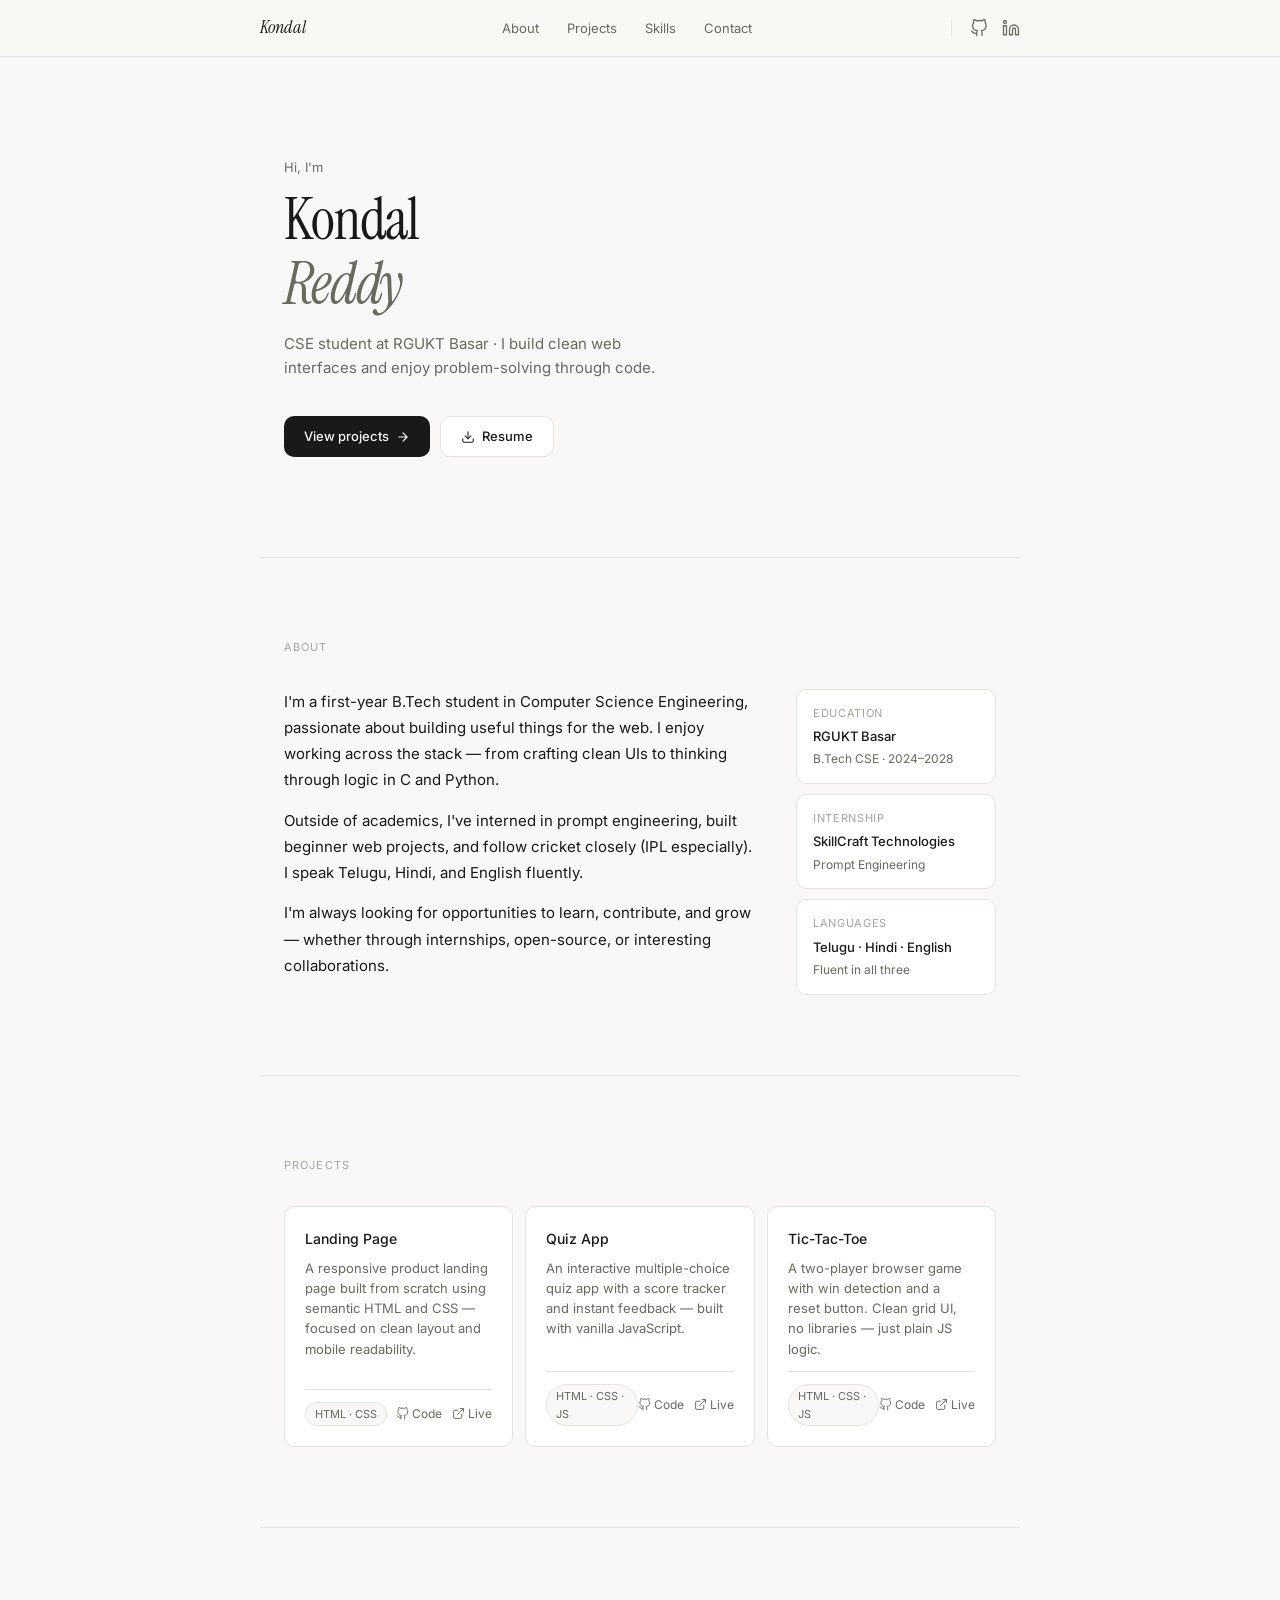
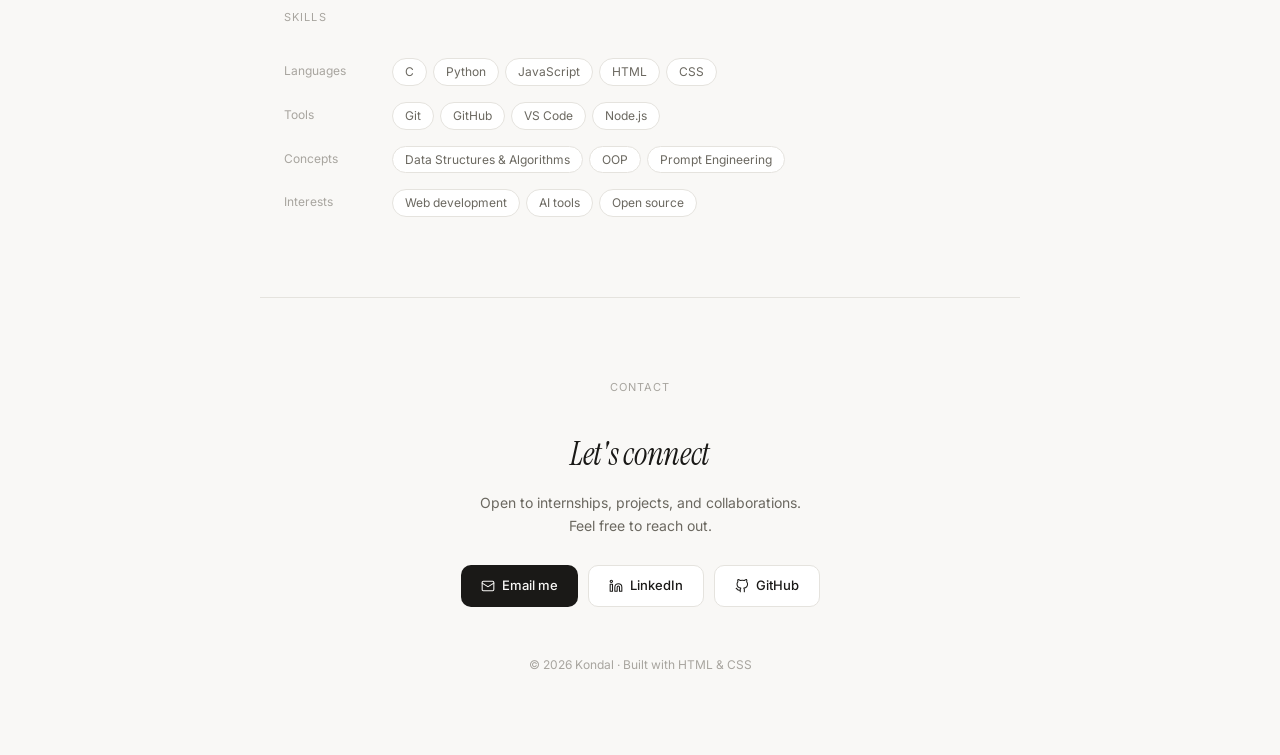
==== index.html @ 3b29661a "Rename portfolio.html to index.html" ====
<!DOCTYPE html>
<html lang="en">
<head>
<meta charset="UTF-8">
<meta name="viewport" content="width=device-width, initial-scale=1.0">
<title>Kondal — CSE Student & Developer</title>
<link rel="preconnect" href="https://fonts.googleapis.com">
<link rel="preconnect" href="https://fonts.gstatic.com" crossorigin>
<link href="https://fonts.googleapis.com/css2?family=Inter:wght@400;500&family=Instrument+Serif:ital@0;1&display=swap" rel="stylesheet">
<style>
  *, *::before, *::after { box-sizing: border-box; margin: 0; padding: 0; }

  :root {
    --bg: #F9F8F6;
    --surface: #FFFFFF;
    --border: #E5E3DE;
    --text: #1A1917;
    --muted: #6B6860;
    --hint: #A8A59F;
    --accent: #1A1917;
    --accent-bg: #1A1917;
    --accent-fg: #F9F8F6;
    --font-display: 'Instrument Serif', Georgia, serif;
    --font-body: 'Inter', system-ui, sans-serif;
    --radius: 10px;
    --max: 760px;
  }

  html { scroll-behavior: smooth; }

  body {
    font-family: var(--font-body);
    background: var(--bg);
    color: var(--text);
    font-size: 15px;
    line-height: 1.65;
    -webkit-font-smoothing: antialiased;
  }

  /* NAV */
  nav {
    position: sticky;
    top: 0;
    z-index: 100;
    background: rgba(249,248,246,0.9);
    backdrop-filter: blur(8px);
    border-bottom: 1px solid var(--border);
    padding: 0 24px;
  }
  .nav-inner {
    max-width: var(--max);
    margin: 0 auto;
    display: flex;
    align-items: center;
    justify-content: space-between;
    height: 56px;
  }
  .nav-logo {
    font-family: var(--font-display);
    font-size: 18px;
    color: var(--text);
    text-decoration: none;
    font-style: italic;
  }
  .nav-links {
    display: flex;
    align-items: center;
    gap: 28px;
    list-style: none;
  }
  .nav-links a {
    font-size: 13px;
    color: var(--muted);
    text-decoration: none;
    transition: color 0.15s;
  }
  .nav-links a:hover { color: var(--text); }
  .nav-socials {
    display: flex;
    align-items: center;
    gap: 14px;
  }
  .nav-socials a {
    color: var(--muted);
    text-decoration: none;
    display: flex;
    align-items: center;
    transition: color 0.15s;
  }
  .nav-socials a:hover { color: var(--text); }
  .nav-socials svg { width: 18px; height: 18px; }
  .nav-divider {
    width: 1px;
    height: 16px;
    background: var(--border);
    margin: 0 4px;
  }

  /* LAYOUT */
  .section {
    max-width: var(--max);
    margin: 0 auto;
    padding: 80px 24px;
  }
  .section + .section {
    border-top: 1px solid var(--border);
  }
  .section-label {
    font-size: 11px;
    letter-spacing: 0.1em;
    text-transform: uppercase;
    color: var(--hint);
    margin-bottom: 32px;
  }

  /* HERO */
  #hero {
    padding-top: 100px;
    padding-bottom: 100px;
  }
  .hero-greeting {
    font-size: 13px;
    color: var(--muted);
    margin-bottom: 10px;
  }
  .hero-name {
    font-family: var(--font-display);
    font-size: clamp(42px, 6vw, 58px);
    font-weight: 400;
    line-height: 1.1;
    margin-bottom: 16px;
    letter-spacing: -0.02em;
  }
  .hero-name em {
    font-style: italic;
    color: var(--muted);
  }
  .hero-role {
    font-size: 15px;
    color: var(--muted);
    max-width: 400px;
    margin-bottom: 36px;
    line-height: 1.6;
  }
  .hero-actions {
    display: flex;
    gap: 10px;
    flex-wrap: wrap;
  }
  .btn {
    display: inline-flex;
    align-items: center;
    gap: 7px;
    padding: 9px 20px;
    border-radius: var(--radius);
    font-family: var(--font-body);
    font-size: 13px;
    font-weight: 500;
    text-decoration: none;
    cursor: pointer;
    transition: opacity 0.15s, background 0.15s;
    border: none;
  }
  .btn-primary {
    background: var(--accent-bg);
    color: var(--accent-fg);
  }
  .btn-primary:hover { opacity: 0.85; }
  .btn-secondary {
    background: var(--surface);
    color: var(--text);
    border: 1px solid var(--border);
  }
  .btn-secondary:hover { background: var(--border); }
  .btn svg { width: 14px; height: 14px; }

  /* ABOUT */
  .about-grid {
    display: grid;
    grid-template-columns: 1fr 200px;
    gap: 40px;
    align-items: start;
  }
  .about-bio {
    font-size: 15px;
    color: var(--text);
    line-height: 1.75;
  }
  .about-bio p + p { margin-top: 14px; }
  .about-cards {
    display: flex;
    flex-direction: column;
    gap: 10px;
  }
  .info-card {
    background: var(--surface);
    border: 1px solid var(--border);
    border-radius: var(--radius);
    padding: 14px 16px;
  }
  .info-card-label {
    font-size: 11px;
    color: var(--hint);
    letter-spacing: 0.06em;
    text-transform: uppercase;
    margin-bottom: 4px;
  }
  .info-card-title {
    font-size: 13px;
    font-weight: 500;
    color: var(--text);
    margin-bottom: 2px;
  }
  .info-card-sub {
    font-size: 12px;
    color: var(--muted);
  }

  /* PROJECTS */
  .projects-grid {
    display: grid;
    grid-template-columns: repeat(auto-fit, minmax(210px, 1fr));
    gap: 12px;
  }
  .project-card {
    background: var(--surface);
    border: 1px solid var(--border);
    border-radius: var(--radius);
    padding: 20px;
    display: flex;
    flex-direction: column;
    gap: 8px;
    transition: border-color 0.15s;
  }
  .project-card:hover { border-color: var(--muted); }
  .project-title {
    font-size: 14px;
    font-weight: 500;
    color: var(--text);
  }
  .project-desc {
    font-size: 13px;
    color: var(--muted);
    line-height: 1.55;
    flex: 1;
  }
  .project-footer {
    display: flex;
    align-items: center;
    justify-content: space-between;
    margin-top: 4px;
    padding-top: 12px;
    border-top: 1px solid var(--border);
  }
  .tag {
    font-size: 11px;
    color: var(--muted);
    background: var(--bg);
    border: 1px solid var(--border);
    border-radius: 99px;
    padding: 2px 9px;
  }
  .project-links {
    display: flex;
    gap: 10px;
  }
  .project-links a {
    color: var(--muted);
    text-decoration: none;
    font-size: 12px;
    display: flex;
    align-items: center;
    gap: 3px;
    transition: color 0.15s;
  }
  .project-links a:hover { color: var(--text); }
  .project-links svg { width: 13px; height: 13px; }

  /* SKILLS */
  .skills-list {
    display: flex;
    flex-direction: column;
    gap: 16px;
  }
  .skill-row {
    display: flex;
    align-items: flex-start;
    gap: 20px;
  }
  .skill-label {
    font-size: 12px;
    color: var(--hint);
    min-width: 88px;
    padding-top: 3px;
    flex-shrink: 0;
  }
  .skill-pills {
    display: flex;
    flex-wrap: wrap;
    gap: 6px;
  }
  .pill {
    font-size: 12px;
    color: var(--muted);
    border: 1px solid var(--border);
    border-radius: 99px;
    padding: 3px 12px;
    background: var(--surface);
  }

  /* CONTACT */
  #contact {
    text-align: center;
  }
  .contact-heading {
    font-family: var(--font-display);
    font-size: 32px;
    font-weight: 400;
    font-style: italic;
    margin-bottom: 10px;
    letter-spacing: -0.01em;
  }
  .contact-sub {
    font-size: 14px;
    color: var(--muted);
    margin-bottom: 28px;
    max-width: 340px;
    margin-left: auto;
    margin-right: auto;
  }
  .contact-actions {
    display: flex;
    justify-content: center;
    gap: 10px;
    flex-wrap: wrap;
    margin-bottom: 48px;
  }
  .footer-line {
    font-size: 12px;
    color: var(--hint);
  }

  /* RESPONSIVE */
  @media (max-width: 600px) {
    .about-grid { grid-template-columns: 1fr; }
    .about-cards { flex-direction: row; flex-wrap: wrap; }
    .info-card { flex: 1; min-width: 140px; }
    .nav-links { display: none; }
    .hero-name { font-size: 36px; }
    #hero { padding-top: 64px; padding-bottom: 64px; }
    .section { padding: 56px 20px; }
  }

  @media (prefers-reduced-motion: reduce) {
    *, *::before, *::after { transition: none !important; }
    html { scroll-behavior: auto; }
  }
</style>
</head>
<body>

<!-- NAV -->
<nav>
  <div class="nav-inner">
    <a href="#hero" class="nav-logo">Kondal</a>
    <ul class="nav-links">
      <li><a href="#about">About</a></li>
      <li><a href="#projects">Projects</a></li>
      <li><a href="#skills">Skills</a></li>
      <li><a href="#contact">Contact</a></li>
    </ul>
    <div class="nav-socials">
      <div class="nav-divider"></div>
      <a href="https://github.com/" target="_blank" rel="noopener" aria-label="GitHub">
        <svg viewBox="0 0 24 24" fill="none" stroke="currentColor" stroke-width="1.7" stroke-linecap="round" stroke-linejoin="round">
          <path d="M9 19c-5 1.5-5-2.5-7-3m14 6v-3.87a3.37 3.37 0 0 0-.94-2.61c3.14-.35 6.44-1.54 6.44-7A5.44 5.44 0 0 0 20 4.77 5.07 5.07 0 0 0 19.91 1S18.73.65 16 2.48a13.38 13.38 0 0 0-7 0C6.27.65 5.09 1 5.09 1A5.07 5.07 0 0 0 5 4.77a5.44 5.44 0 0 0-1.5 3.78c0 5.42 3.3 6.61 6.44 7A3.37 3.37 0 0 0 9 18.13V22"/>
        </svg>
      </a>
      <a href="https://linkedin.com/" target="_blank" rel="noopener" aria-label="LinkedIn">
        <svg viewBox="0 0 24 24" fill="none" stroke="currentColor" stroke-width="1.7" stroke-linecap="round" stroke-linejoin="round">
          <path d="M16 8a6 6 0 0 1 6 6v7h-4v-7a2 2 0 0 0-2-2 2 2 0 0 0-2 2v7h-4v-7a6 6 0 0 1 6-6z"/>
          <rect x="2" y="9" width="4" height="12"/><circle cx="4" cy="4" r="2"/>
        </svg>
      </a>
    </div>
  </div>
</nav>

<!-- HERO -->
<section id="hero" class="section">
  <p class="hero-greeting">Hi, I'm</p>
  <h1 class="hero-name">Kondal<br><em>Reddy</em></h1>
  <p class="hero-role">CSE student at RGUKT Basar · I build clean web interfaces and enjoy problem-solving through code.</p>
  <div class="hero-actions">
    <a href="c:\Users\acer\Desktop\k.html" class="btn btn-primary">
      View projects
      <svg viewBox="0 0 24 24" fill="none" stroke="currentColor" stroke-width="2" stroke-linecap="round" stroke-linejoin="round"><path d="M5 12h14M12 5l7 7-7 7"/></svg>
    </a>
    <a href="c:\Users\acer\Downloads\resume.docx" download class="btn btn-secondary">
      <svg viewBox="0 0 24 24" fill="none" stroke="currentColor" stroke-width="1.8" stroke-linecap="round" stroke-linejoin="round"><path d="M21 15v4a2 2 0 0 1-2 2H5a2 2 0 0 1-2-2v-4"/><polyline points="7 10 12 15 17 10"/><line x1="12" y1="15" x2="12" y2="3"/></svg>
      Resume
    </a>
  </div>
</section>

<!-- ABOUT -->
<section id="about" class="section">
  <p class="section-label">About</p>
  <div class="about-grid">
    <div class="about-bio">
      <p>I'm a first-year B.Tech student in Computer Science Engineering, passionate about building useful things for the web. I enjoy working across the stack — from crafting clean UIs to thinking through logic in C and Python.</p>
      <p>Outside of academics, I've interned in prompt engineering, built beginner web projects, and follow cricket closely (IPL especially). I speak Telugu, Hindi, and English fluently.</p>
      <p>I'm always looking for opportunities to learn, contribute, and grow — whether through internships, open-source, or interesting collaborations.</p>
    </div>
    <div class="about-cards">
      <div class="info-card">
        <p class="info-card-label">Education</p>
        <p class="info-card-title">RGUKT Basar</p>
        <p class="info-card-sub">B.Tech CSE · 2024–2028</p>
      </div>
      <div class="info-card">
        <p class="info-card-label">Internship</p>
        <p class="info-card-title">SkillCraft Technologies</p>
        <p class="info-card-sub">Prompt Engineering</p>
      </div>
      <div class="info-card">
        <p class="info-card-label">Languages</p>
        <p class="info-card-title">Telugu · Hindi · English</p>
        <p class="info-card-sub">Fluent in all three</p>
      </div>
    </div>
  </div>
</section>

<!-- PROJECTS -->
<section id="projects" class="section">
  <p class="section-label">Projects</p>
  <div class="projects-grid">

    <div class="project-card">
      <p class="project-title">Landing Page</p>
      <p class="project-desc">A responsive product landing page built from scratch using semantic HTML and CSS — focused on clean layout and mobile readability.</p>
      <div class="project-footer">
        <span class="tag">HTML · CSS</span>
        <div class="project-links">
          <a href="https://github.com/" target="_blank" rel="noopener">
            <svg viewBox="0 0 24 24" fill="none" stroke="currentColor" stroke-width="1.8" stroke-linecap="round" stroke-linejoin="round"><path d="M9 19c-5 1.5-5-2.5-7-3m14 6v-3.87a3.37 3.37 0 0 0-.94-2.61c3.14-.35 6.44-1.54 6.44-7A5.44 5.44 0 0 0 20 4.77 5.07 5.07 0 0 0 19.91 1S18.73.65 16 2.48a13.38 13.38 0 0 0-7 0C6.27.65 5.09 1 5.09 1A5.07 5.07 0 0 0 5 4.77a5.44 5.44 0 0 0-1.5 3.78c0 5.42 3.3 6.61 6.44 7A3.37 3.37 0 0 0 9 18.13V22"/></svg>
            Code
          </a>
          <a href="#" target="_blank" rel="noopener">
            <svg viewBox="0 0 24 24" fill="none" stroke="currentColor" stroke-width="1.8" stroke-linecap="round" stroke-linejoin="round"><path d="M18 13v6a2 2 0 0 1-2 2H5a2 2 0 0 1-2-2V8a2 2 0 0 1 2-2h6"/><polyline points="15 3 21 3 21 9"/><line x1="10" y1="14" x2="21" y2="3"/></svg>
            Live
          </a>
        </div>
      </div>
    </div>

    <div class="project-card">
      <p class="project-title">Quiz App</p>
      <p class="project-desc">An interactive multiple-choice quiz app with a score tracker and instant feedback — built with vanilla JavaScript.</p>
      <div class="project-footer">
        <span class="tag">HTML · CSS · JS</span>
        <div class="project-links">
          <a href="https://github.com/" target="_blank" rel="noopener">
            <svg viewBox="0 0 24 24" fill="none" stroke="currentColor" stroke-width="1.8" stroke-linecap="round" stroke-linejoin="round"><path d="M9 19c-5 1.5-5-2.5-7-3m14 6v-3.87a3.37 3.37 0 0 0-.94-2.61c3.14-.35 6.44-1.54 6.44-7A5.44 5.44 0 0 0 20 4.77 5.07 5.07 0 0 0 19.91 1S18.73.65 16 2.48a13.38 13.38 0 0 0-7 0C6.27.65 5.09 1 5.09 1A5.07 5.07 0 0 0 5 4.77a5.44 5.44 0 0 0-1.5 3.78c0 5.42 3.3 6.61 6.44 7A3.37 3.37 0 0 0 9 18.13V22"/></svg>
            Code
          </a>
          <a href="#" target="_blank" rel="noopener">
            <svg viewBox="0 0 24 24" fill="none" stroke="currentColor" stroke-width="1.8" stroke-linecap="round" stroke-linejoin="round"><path d="M18 13v6a2 2 0 0 1-2 2H5a2 2 0 0 1-2-2V8a2 2 0 0 1 2-2h6"/><polyline points="15 3 21 3 21 9"/><line x1="10" y1="14" x2="21" y2="3"/></svg>
            Live
          </a>
        </div>
      </div>
    </div>

    <div class="project-card">
      <p class="project-title">Tic-Tac-Toe</p>
      <p class="project-desc">A two-player browser game with win detection and a reset button. Clean grid UI, no libraries — just plain JS logic.</p>
      <div class="project-footer">
        <span class="tag">HTML · CSS · JS</span>
        <div class="project-links">
          <a href="https://github.com/" target="_blank" rel="noopener">
            <svg viewBox="0 0 24 24" fill="none" stroke="currentColor" stroke-width="1.8" stroke-linecap="round" stroke-linejoin="round"><path d="M9 19c-5 1.5-5-2.5-7-3m14 6v-3.87a3.37 3.37 0 0 0-.94-2.61c3.14-.35 6.44-1.54 6.44-7A5.44 5.44 0 0 0 20 4.77 5.07 5.07 0 0 0 19.91 1S18.73.65 16 2.48a13.38 13.38 0 0 0-7 0C6.27.65 5.09 1 5.09 1A5.07 5.07 0 0 0 5 4.77a5.44 5.44 0 0 0-1.5 3.78c0 5.42 3.3 6.61 6.44 7A3.37 3.37 0 0 0 9 18.13V22"/></svg>
            Code
          </a>
          <a href="#" target="_blank" rel="noopener">
            <svg viewBox="0 0 24 24" fill="none" stroke="currentColor" stroke-width="1.8" stroke-linecap="round" stroke-linejoin="round"><path d="M18 13v6a2 2 0 0 1-2 2H5a2 2 0 0 1-2-2V8a2 2 0 0 1 2-2h6"/><polyline points="15 3 21 3 21 9"/><line x1="10" y1="14" x2="21" y2="3"/></svg>
            Live
          </a>
        </div>
      </div>
    </div>

  </div>
</section>

<!-- SKILLS -->
<section id="skills" class="section">
  <p class="section-label">Skills</p>
  <div class="skills-list">
    <div class="skill-row">
      <span class="skill-label">Languages</span>
      <div class="skill-pills">
        <span class="pill">C</span>
        <span class="pill">Python</span>
        <span class="pill">JavaScript</span>
        <span class="pill">HTML</span>
        <span class="pill">CSS</span>
      </div>
    </div>
    <div class="skill-row">
      <span class="skill-label">Tools</span>
      <div class="skill-pills">
        <span class="pill">Git</span>
        <span class="pill">GitHub</span>
        <span class="pill">VS Code</span>
        <span class="pill">Node.js</span>
      </div>
    </div>
    <div class="skill-row">
      <span class="skill-label">Concepts</span>
      <div class="skill-pills">
        <span class="pill">Data Structures & Algorithms</span>
        <span class="pill">OOP</span>
        <span class="pill">Prompt Engineering</span>
      </div>
    </div>
    <div class="skill-row">
      <span class="skill-label">Interests</span>
      <div class="skill-pills">
        <span class="pill">Web development</span>
        <span class="pill">AI tools</span>
        <span class="pill">Open source</span>
      </div>
    </div>
  </div>
</section>

<!-- CONTACT -->
<section id="contact" class="section">
  <p class="section-label" style="text-align:center;">Contact</p>
  <h2 class="contact-heading">Let's connect</h2>
  <p class="contact-sub">Open to internships, projects, and collaborations. Feel free to reach out.</p>
  <div class="contact-actions">
    <a href="mailto:mkondalreddy20@gmail.com" class="btn btn-primary">
      <svg viewBox="0 0 24 24" fill="none" stroke="currentColor" stroke-width="1.8" stroke-linecap="round" stroke-linejoin="round" style="width:14px;height:14px;"><rect x="2" y="4" width="20" height="16" rx="2"/><path d="m22 7-8.97 5.7a1.94 1.94 0 0 1-2.06 0L2 7"/></svg>
      Email me
    </a>
    <a href="https://www.linkedin.com/in/methuku-kondal-reddy-026654380/?lipi=urn%3Ali%3Apage%3Ad_flagship3_feed%3B9xw6gReyQN6uhWTZ8%2Bs0ow%3D%3D" target="_blank" rel="noopener" class="btn btn-secondary">
      <svg viewBox="0 0 24 24" fill="none" stroke="currentColor" stroke-width="1.8" stroke-linecap="round" stroke-linejoin="round" style="width:14px;height:14px;"><path d="M16 8a6 6 0 0 1 6 6v7h-4v-7a2 2 0 0 0-2-2 2 2 0 0 0-2 2v7h-4v-7a6 6 0 0 1 6-6z"/><rect x="2" y="9" width="4" height="12"/><circle cx="4" cy="4" r="2"/></svg>
      LinkedIn
    </a>
    <a href="https://github.com/kondalreddy-123" target="_blank" rel="noopener" class="btn btn-secondary">
      <svg viewBox="0 0 24 24" fill="none" stroke="currentColor" stroke-width="1.8" stroke-linecap="round" stroke-linejoin="round" style="width:14px;height:14px;"><path d="M9 19c-5 1.5-5-2.5-7-3m14 6v-3.87a3.37 3.37 0 0 0-.94-2.61c3.14-.35 6.44-1.54 6.44-7A5.44 5.44 0 0 0 20 4.77 5.07 5.07 0 0 0 19.91 1S18.73.65 16 2.48a13.38 13.38 0 0 0-7 0C6.27.65 5.09 1 5.09 1A5.07 5.07 0 0 0 5 4.77a5.44 5.44 0 0 0-1.5 3.78c0 5.42 3.3 6.61 6.44 7A3.37 3.37 0 0 0 9 18.13V22"/></svg>
      GitHub
    </a>
  </div>
  <p class="footer-line">© 2026 Kondal · Built with HTML & CSS</p>
</section>

</body>
</html>
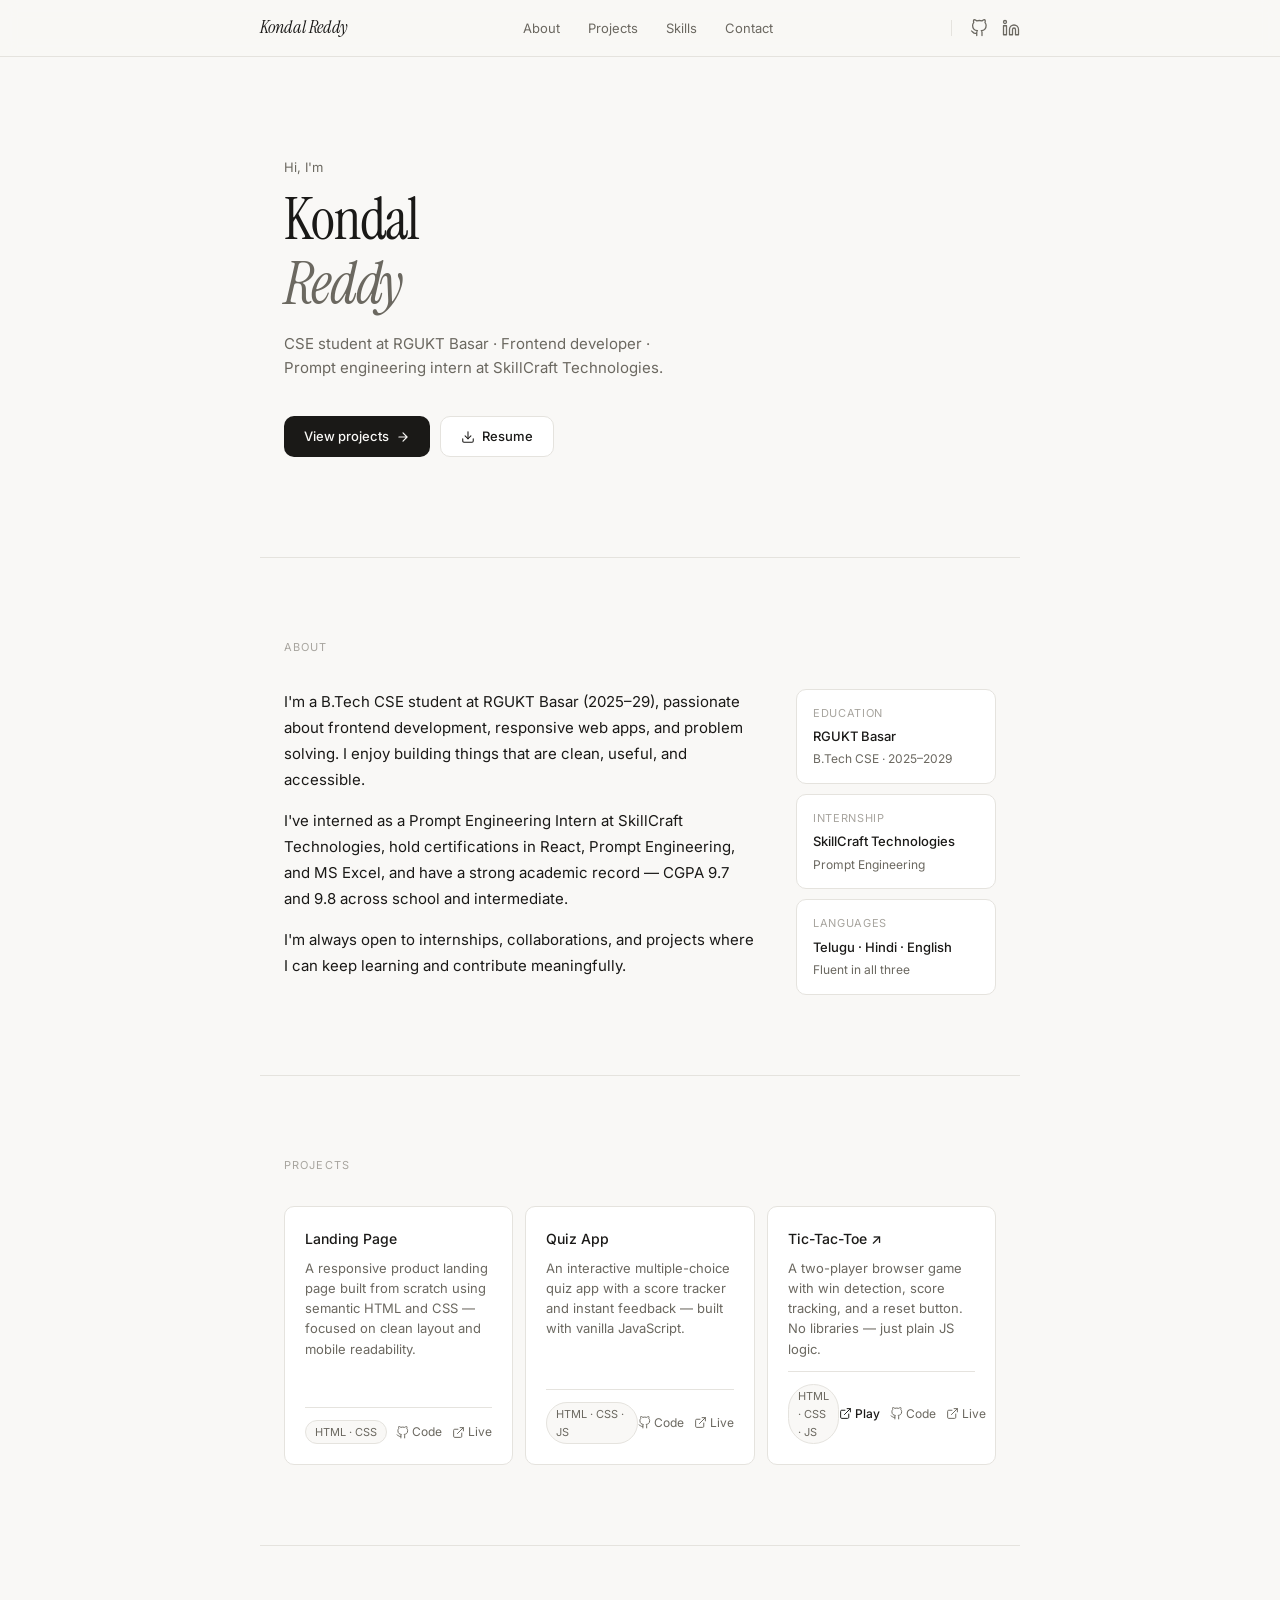
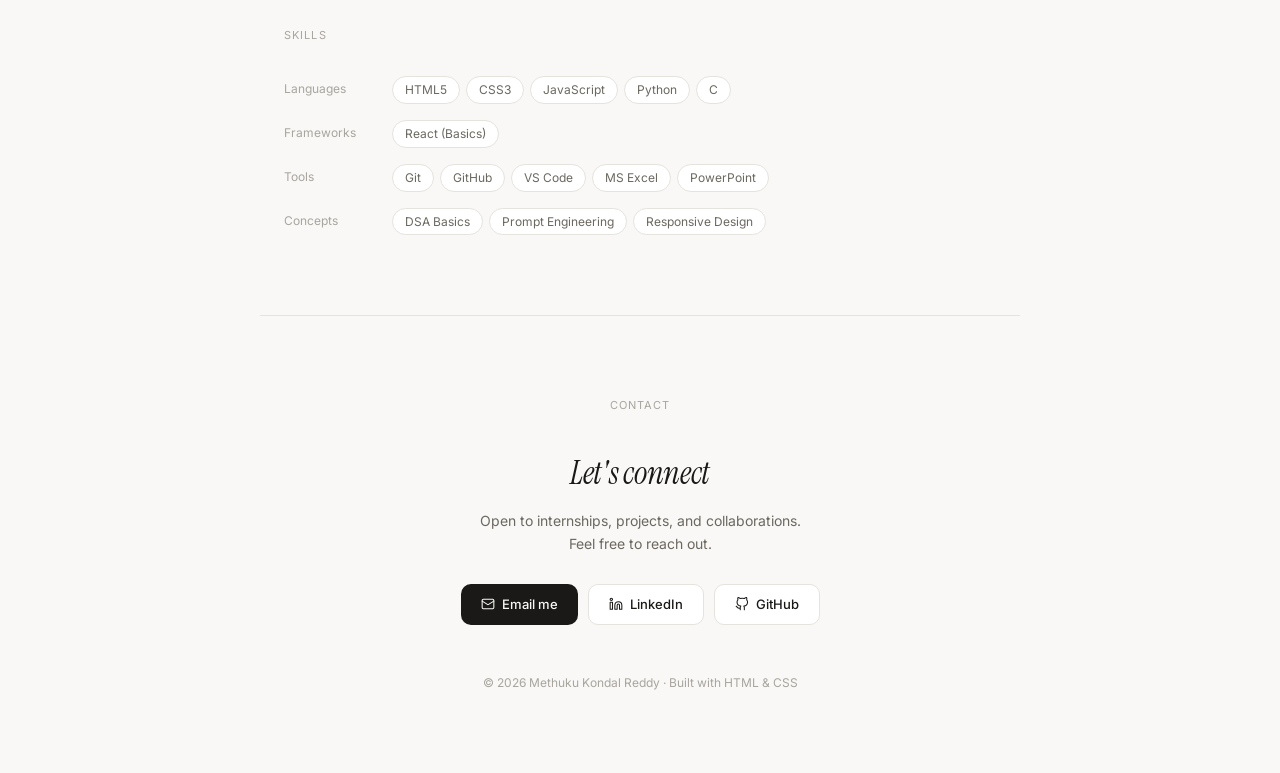
==== commit 2baf680f: "Update personal portfolio in index.html" ====
--- a/index.html
+++ b/index.html
@@ -3,7 +3,7 @@
 <head>
 <meta charset="UTF-8">
 <meta name="viewport" content="width=device-width, initial-scale=1.0">
-<title>Kondal — CSE Student & Developer</title>
+<title>Methuku Kondal Reddy — CSE Student & Developer</title>
 <link rel="preconnect" href="https://fonts.googleapis.com">
 <link rel="preconnect" href="https://fonts.gstatic.com" crossorigin>
 <link href="https://fonts.googleapis.com/css2?family=Inter:wght@400;500&family=Instrument+Serif:ital@0;1&display=swap" rel="stylesheet">
@@ -362,7 +362,7 @@
 <!-- NAV -->
 <nav>
   <div class="nav-inner">
-    <a href="#hero" class="nav-logo">Kondal</a>
+    <a href="#hero" class="nav-logo">Kondal Reddy</a>
     <ul class="nav-links">
       <li><a href="#about">About</a></li>
       <li><a href="#projects">Projects</a></li>
@@ -371,12 +371,12 @@
     </ul>
     <div class="nav-socials">
       <div class="nav-divider"></div>
-      <a href="https://github.com/" target="_blank" rel="noopener" aria-label="GitHub">
+      <a href="https://github.com/kondalreddy-123" target="_blank" rel="noopener" aria-label="GitHub">
         <svg viewBox="0 0 24 24" fill="none" stroke="currentColor" stroke-width="1.7" stroke-linecap="round" stroke-linejoin="round">
           <path d="M9 19c-5 1.5-5-2.5-7-3m14 6v-3.87a3.37 3.37 0 0 0-.94-2.61c3.14-.35 6.44-1.54 6.44-7A5.44 5.44 0 0 0 20 4.77 5.07 5.07 0 0 0 19.91 1S18.73.65 16 2.48a13.38 13.38 0 0 0-7 0C6.27.65 5.09 1 5.09 1A5.07 5.07 0 0 0 5 4.77a5.44 5.44 0 0 0-1.5 3.78c0 5.42 3.3 6.61 6.44 7A3.37 3.37 0 0 0 9 18.13V22"/>
         </svg>
       </a>
-      <a href="https://linkedin.com/" target="_blank" rel="noopener" aria-label="LinkedIn">
+      <a href="https://linkedin.com/in/methuku-kondal-reddy" target="_blank" rel="noopener" aria-label="LinkedIn">
         <svg viewBox="0 0 24 24" fill="none" stroke="currentColor" stroke-width="1.7" stroke-linecap="round" stroke-linejoin="round">
           <path d="M16 8a6 6 0 0 1 6 6v7h-4v-7a2 2 0 0 0-2-2 2 2 0 0 0-2 2v7h-4v-7a6 6 0 0 1 6-6z"/>
           <rect x="2" y="9" width="4" height="12"/><circle cx="4" cy="4" r="2"/>
@@ -390,13 +390,13 @@
 <section id="hero" class="section">
   <p class="hero-greeting">Hi, I'm</p>
   <h1 class="hero-name">Kondal<br><em>Reddy</em></h1>
-  <p class="hero-role">CSE student at RGUKT Basar · I build clean web interfaces and enjoy problem-solving through code.</p>
+  <p class="hero-role">CSE student at RGUKT Basar · Frontend developer · Prompt engineering intern at SkillCraft Technologies.</p>
   <div class="hero-actions">
-    <a href="c:\Users\acer\Desktop\k.html" class="btn btn-primary">
+    <a href="#projects" class="btn btn-primary">
       View projects
       <svg viewBox="0 0 24 24" fill="none" stroke="currentColor" stroke-width="2" stroke-linecap="round" stroke-linejoin="round"><path d="M5 12h14M12 5l7 7-7 7"/></svg>
     </a>
-    <a href="c:\Users\acer\Downloads\resume.docx" download class="btn btn-secondary">
+    <a href="resume.pdf" download class="btn btn-secondary">
       <svg viewBox="0 0 24 24" fill="none" stroke="currentColor" stroke-width="1.8" stroke-linecap="round" stroke-linejoin="round"><path d="M21 15v4a2 2 0 0 1-2 2H5a2 2 0 0 1-2-2v-4"/><polyline points="7 10 12 15 17 10"/><line x1="12" y1="15" x2="12" y2="3"/></svg>
       Resume
     </a>
@@ -408,15 +408,15 @@
   <p class="section-label">About</p>
   <div class="about-grid">
     <div class="about-bio">
-      <p>I'm a first-year B.Tech student in Computer Science Engineering, passionate about building useful things for the web. I enjoy working across the stack — from crafting clean UIs to thinking through logic in C and Python.</p>
-      <p>Outside of academics, I've interned in prompt engineering, built beginner web projects, and follow cricket closely (IPL especially). I speak Telugu, Hindi, and English fluently.</p>
-      <p>I'm always looking for opportunities to learn, contribute, and grow — whether through internships, open-source, or interesting collaborations.</p>
+      <p>I'm a B.Tech CSE student at RGUKT Basar (2025–29), passionate about frontend development, responsive web apps, and problem solving. I enjoy building things that are clean, useful, and accessible.</p>
+      <p>I've interned as a Prompt Engineering Intern at SkillCraft Technologies, hold certifications in React, Prompt Engineering, and MS Excel, and have a strong academic record — CGPA 9.7 and 9.8 across school and intermediate.</p>
+      <p>I'm always open to internships, collaborations, and projects where I can keep learning and contribute meaningfully.</p>
     </div>
     <div class="about-cards">
       <div class="info-card">
         <p class="info-card-label">Education</p>
         <p class="info-card-title">RGUKT Basar</p>
-        <p class="info-card-sub">B.Tech CSE · 2024–2028</p>
+        <p class="info-card-sub">B.Tech CSE · 2025–2029</p>
       </div>
       <div class="info-card">
         <p class="info-card-label">Internship</p>
@@ -443,7 +443,7 @@
       <div class="project-footer">
         <span class="tag">HTML · CSS</span>
         <div class="project-links">
-          <a href="https://github.com/" target="_blank" rel="noopener">
+          <a href="https://github.com/kondalreddy-123" target="_blank" rel="noopener">
             <svg viewBox="0 0 24 24" fill="none" stroke="currentColor" stroke-width="1.8" stroke-linecap="round" stroke-linejoin="round"><path d="M9 19c-5 1.5-5-2.5-7-3m14 6v-3.87a3.37 3.37 0 0 0-.94-2.61c3.14-.35 6.44-1.54 6.44-7A5.44 5.44 0 0 0 20 4.77 5.07 5.07 0 0 0 19.91 1S18.73.65 16 2.48a13.38 13.38 0 0 0-7 0C6.27.65 5.09 1 5.09 1A5.07 5.07 0 0 0 5 4.77a5.44 5.44 0 0 0-1.5 3.78c0 5.42 3.3 6.61 6.44 7A3.37 3.37 0 0 0 9 18.13V22"/></svg>
             Code
           </a>
@@ -461,7 +461,7 @@
       <div class="project-footer">
         <span class="tag">HTML · CSS · JS</span>
         <div class="project-links">
-          <a href="https://github.com/" target="_blank" rel="noopener">
+          <a href="https://github.com/kondalreddy-123" target="_blank" rel="noopener">
             <svg viewBox="0 0 24 24" fill="none" stroke="currentColor" stroke-width="1.8" stroke-linecap="round" stroke-linejoin="round"><path d="M9 19c-5 1.5-5-2.5-7-3m14 6v-3.87a3.37 3.37 0 0 0-.94-2.61c3.14-.35 6.44-1.54 6.44-7A5.44 5.44 0 0 0 20 4.77 5.07 5.07 0 0 0 19.91 1S18.73.65 16 2.48a13.38 13.38 0 0 0-7 0C6.27.65 5.09 1 5.09 1A5.07 5.07 0 0 0 5 4.77a5.44 5.44 0 0 0-1.5 3.78c0 5.42 3.3 6.61 6.44 7A3.37 3.37 0 0 0 9 18.13V22"/></svg>
             Code
           </a>
@@ -474,12 +474,16 @@
     </div>
 
     <div class="project-card">
-      <p class="project-title">Tic-Tac-Toe</p>
-      <p class="project-desc">A two-player browser game with win detection and a reset button. Clean grid UI, no libraries — just plain JS logic.</p>
+      <a href="tictactoe.html" style="text-decoration:none;"><p class="project-title" style="transition:opacity 0.15s;">Tic-Tac-Toe ↗</p></a>
+      <p class="project-desc">A two-player browser game with win detection, score tracking, and a reset button. No libraries — just plain JS logic.</p>
       <div class="project-footer">
         <span class="tag">HTML · CSS · JS</span>
         <div class="project-links">
-          <a href="https://github.com/" target="_blank" rel="noopener">
+          <a href="tictactoe.html" target="_blank" rel="noopener" style="color:var(--text);font-weight:500;">
+            <svg viewBox="0 0 24 24" fill="none" stroke="currentColor" stroke-width="1.8" stroke-linecap="round" stroke-linejoin="round"><path d="M18 13v6a2 2 0 0 1-2 2H5a2 2 0 0 1-2-2V8a2 2 0 0 1 2-2h6"/><polyline points="15 3 21 3 21 9"/><line x1="10" y1="14" x2="21" y2="3"/></svg>
+            Play
+          </a>
+          <a href="https://github.com/kondalreddy-123" target="_blank" rel="noopener">
             <svg viewBox="0 0 24 24" fill="none" stroke="currentColor" stroke-width="1.8" stroke-linecap="round" stroke-linejoin="round"><path d="M9 19c-5 1.5-5-2.5-7-3m14 6v-3.87a3.37 3.37 0 0 0-.94-2.61c3.14-.35 6.44-1.54 6.44-7A5.44 5.44 0 0 0 20 4.77 5.07 5.07 0 0 0 19.91 1S18.73.65 16 2.48a13.38 13.38 0 0 0-7 0C6.27.65 5.09 1 5.09 1A5.07 5.07 0 0 0 5 4.77a5.44 5.44 0 0 0-1.5 3.78c0 5.42 3.3 6.61 6.44 7A3.37 3.37 0 0 0 9 18.13V22"/></svg>
             Code
           </a>
@@ -501,11 +505,17 @@
     <div class="skill-row">
       <span class="skill-label">Languages</span>
       <div class="skill-pills">
+        <span class="pill">HTML5</span>
+        <span class="pill">CSS3</span>
+        <span class="pill">JavaScript</span>
+        <span class="pill">Python</span>
         <span class="pill">C</span>
-        <span class="pill">Python</span>
-        <span class="pill">JavaScript</span>
-        <span class="pill">HTML</span>
-        <span class="pill">CSS</span>
+      </div>
+    </div>
+    <div class="skill-row">
+      <span class="skill-label">Frameworks</span>
+      <div class="skill-pills">
+        <span class="pill">React (Basics)</span>
       </div>
     </div>
     <div class="skill-row">
@@ -514,23 +524,16 @@
         <span class="pill">Git</span>
         <span class="pill">GitHub</span>
         <span class="pill">VS Code</span>
-        <span class="pill">Node.js</span>
+        <span class="pill">MS Excel</span>
+        <span class="pill">PowerPoint</span>
       </div>
     </div>
     <div class="skill-row">
       <span class="skill-label">Concepts</span>
       <div class="skill-pills">
-        <span class="pill">Data Structures & Algorithms</span>
-        <span class="pill">OOP</span>
+        <span class="pill">DSA Basics</span>
         <span class="pill">Prompt Engineering</span>
-      </div>
-    </div>
-    <div class="skill-row">
-      <span class="skill-label">Interests</span>
-      <div class="skill-pills">
-        <span class="pill">Web development</span>
-        <span class="pill">AI tools</span>
-        <span class="pill">Open source</span>
+        <span class="pill">Responsive Design</span>
       </div>
     </div>
   </div>
@@ -546,7 +549,7 @@
       <svg viewBox="0 0 24 24" fill="none" stroke="currentColor" stroke-width="1.8" stroke-linecap="round" stroke-linejoin="round" style="width:14px;height:14px;"><rect x="2" y="4" width="20" height="16" rx="2"/><path d="m22 7-8.97 5.7a1.94 1.94 0 0 1-2.06 0L2 7"/></svg>
       Email me
     </a>
-    <a href="https://www.linkedin.com/in/methuku-kondal-reddy-026654380/?lipi=urn%3Ali%3Apage%3Ad_flagship3_feed%3B9xw6gReyQN6uhWTZ8%2Bs0ow%3D%3D" target="_blank" rel="noopener" class="btn btn-secondary">
+    <a href="https://linkedin.com/in/methuku-kondal-reddy" target="_blank" rel="noopener" class="btn btn-secondary">
       <svg viewBox="0 0 24 24" fill="none" stroke="currentColor" stroke-width="1.8" stroke-linecap="round" stroke-linejoin="round" style="width:14px;height:14px;"><path d="M16 8a6 6 0 0 1 6 6v7h-4v-7a2 2 0 0 0-2-2 2 2 0 0 0-2 2v7h-4v-7a6 6 0 0 1 6-6z"/><rect x="2" y="9" width="4" height="12"/><circle cx="4" cy="4" r="2"/></svg>
       LinkedIn
     </a>
@@ -555,8 +558,9 @@
       GitHub
     </a>
   </div>
-  <p class="footer-line">© 2026 Kondal · Built with HTML & CSS</p>
+  <p class="footer-line">© 2026 Methuku Kondal Reddy · Built with HTML & CSS</p>
 </section>
 
 </body>
 </html>
+
